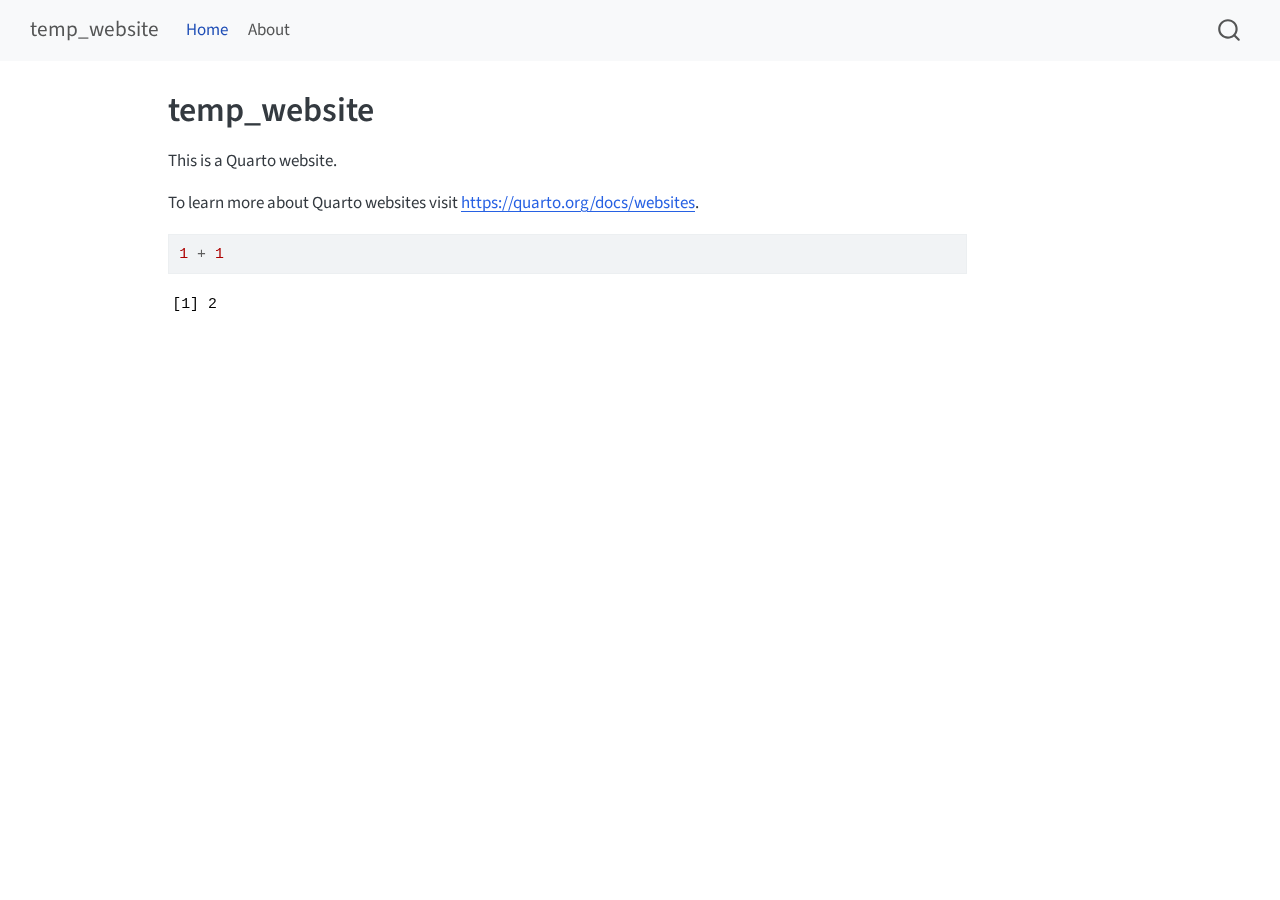
==== docs/index.html @ 3f8e302a "liquidity sweep" ====
<!DOCTYPE html>
<html xmlns="http://www.w3.org/1999/xhtml" lang="en" xml:lang="en"><head>

<meta charset="utf-8">
<meta name="generator" content="quarto-1.6.40">

<meta name="viewport" content="width=device-width, initial-scale=1.0, user-scalable=yes">


<title>temp_website</title>
<style>
code{white-space: pre-wrap;}
span.smallcaps{font-variant: small-caps;}
div.columns{display: flex; gap: min(4vw, 1.5em);}
div.column{flex: auto; overflow-x: auto;}
div.hanging-indent{margin-left: 1.5em; text-indent: -1.5em;}
ul.task-list{list-style: none;}
ul.task-list li input[type="checkbox"] {
  width: 0.8em;
  margin: 0 0.8em 0.2em -1em; /* quarto-specific, see https://github.com/quarto-dev/quarto-cli/issues/4556 */ 
  vertical-align: middle;
}
/* CSS for syntax highlighting */
pre > code.sourceCode { white-space: pre; position: relative; }
pre > code.sourceCode > span { line-height: 1.25; }
pre > code.sourceCode > span:empty { height: 1.2em; }
.sourceCode { overflow: visible; }
code.sourceCode > span { color: inherit; text-decoration: inherit; }
div.sourceCode { margin: 1em 0; }
pre.sourceCode { margin: 0; }
@media screen {
div.sourceCode { overflow: auto; }
}
@media print {
pre > code.sourceCode { white-space: pre-wrap; }
pre > code.sourceCode > span { display: inline-block; text-indent: -5em; padding-left: 5em; }
}
pre.numberSource code
  { counter-reset: source-line 0; }
pre.numberSource code > span
  { position: relative; left: -4em; counter-increment: source-line; }
pre.numberSource code > span > a:first-child::before
  { content: counter(source-line);
    position: relative; left: -1em; text-align: right; vertical-align: baseline;
    border: none; display: inline-block;
    -webkit-touch-callout: none; -webkit-user-select: none;
    -khtml-user-select: none; -moz-user-select: none;
    -ms-user-select: none; user-select: none;
    padding: 0 4px; width: 4em;
  }
pre.numberSource { margin-left: 3em;  padding-left: 4px; }
div.sourceCode
  {   }
@media screen {
pre > code.sourceCode > span > a:first-child::before { text-decoration: underline; }
}
</style>


<script src="site_libs/quarto-nav/quarto-nav.js"></script>
<script src="site_libs/quarto-nav/headroom.min.js"></script>
<script src="site_libs/clipboard/clipboard.min.js"></script>
<script src="site_libs/quarto-search/autocomplete.umd.js"></script>
<script src="site_libs/quarto-search/fuse.min.js"></script>
<script src="site_libs/quarto-search/quarto-search.js"></script>
<meta name="quarto:offset" content="./">
<script src="site_libs/quarto-html/quarto.js"></script>
<script src="site_libs/quarto-html/popper.min.js"></script>
<script src="site_libs/quarto-html/tippy.umd.min.js"></script>
<script src="site_libs/quarto-html/anchor.min.js"></script>
<link href="site_libs/quarto-html/tippy.css" rel="stylesheet">
<link href="site_libs/quarto-html/quarto-syntax-highlighting-549806ee2085284f45b00abea8c6df48.css" rel="stylesheet" id="quarto-text-highlighting-styles">
<script src="site_libs/bootstrap/bootstrap.min.js"></script>
<link href="site_libs/bootstrap/bootstrap-icons.css" rel="stylesheet">
<link href="site_libs/bootstrap/bootstrap-6bd9cfa162949bde0a231f530c97869d.min.css" rel="stylesheet" append-hash="true" id="quarto-bootstrap" data-mode="light">
<script id="quarto-search-options" type="application/json">{
  "location": "navbar",
  "copy-button": false,
  "collapse-after": 3,
  "panel-placement": "end",
  "type": "overlay",
  "limit": 50,
  "keyboard-shortcut": [
    "f",
    "/",
    "s"
  ],
  "show-item-context": false,
  "language": {
    "search-no-results-text": "No results",
    "search-matching-documents-text": "matching documents",
    "search-copy-link-title": "Copy link to search",
    "search-hide-matches-text": "Hide additional matches",
    "search-more-match-text": "more match in this document",
    "search-more-matches-text": "more matches in this document",
    "search-clear-button-title": "Clear",
    "search-text-placeholder": "",
    "search-detached-cancel-button-title": "Cancel",
    "search-submit-button-title": "Submit",
    "search-label": "Search"
  }
}</script>


<link rel="stylesheet" href="styles.css">
</head>

<body class="nav-fixed">

<div id="quarto-search-results"></div>
  <header id="quarto-header" class="headroom fixed-top">
    <nav class="navbar navbar-expand-lg " data-bs-theme="dark">
      <div class="navbar-container container-fluid">
      <div class="navbar-brand-container mx-auto">
    <a class="navbar-brand" href="./index.html">
    <span class="navbar-title">temp_website</span>
    </a>
  </div>
            <div id="quarto-search" class="" title="Search"></div>
          <button class="navbar-toggler" type="button" data-bs-toggle="collapse" data-bs-target="#navbarCollapse" aria-controls="navbarCollapse" role="menu" aria-expanded="false" aria-label="Toggle navigation" onclick="if (window.quartoToggleHeadroom) { window.quartoToggleHeadroom(); }">
  <span class="navbar-toggler-icon"></span>
</button>
          <div class="collapse navbar-collapse" id="navbarCollapse">
            <ul class="navbar-nav navbar-nav-scroll me-auto">
  <li class="nav-item">
    <a class="nav-link active" href="./index.html" aria-current="page"> 
<span class="menu-text">Home</span></a>
  </li>  
  <li class="nav-item">
    <a class="nav-link" href="./about.html"> 
<span class="menu-text">About</span></a>
  </li>  
</ul>
          </div> <!-- /navcollapse -->
            <div class="quarto-navbar-tools">
</div>
      </div> <!-- /container-fluid -->
    </nav>
</header>
<!-- content -->
<div id="quarto-content" class="quarto-container page-columns page-rows-contents page-layout-article page-navbar">
<!-- sidebar -->
<!-- margin-sidebar -->
    <div id="quarto-margin-sidebar" class="sidebar margin-sidebar zindex-bottom">
        
    </div>
<!-- main -->
<main class="content" id="quarto-document-content">

<header id="title-block-header" class="quarto-title-block default">
<div class="quarto-title">
<h1 class="title">temp_website</h1>
</div>



<div class="quarto-title-meta">

    
  
    
  </div>
  


</header>


<p>This is a Quarto website.</p>
<p>To learn more about Quarto websites visit <a href="https://quarto.org/docs/websites" class="uri">https://quarto.org/docs/websites</a>.</p>
<div class="cell">
<div class="sourceCode cell-code" id="cb1"><pre class="sourceCode r code-with-copy"><code class="sourceCode r"><span id="cb1-1"><a href="#cb1-1" aria-hidden="true" tabindex="-1"></a><span class="dv">1</span> <span class="sc">+</span> <span class="dv">1</span></span></code><button title="Copy to Clipboard" class="code-copy-button"><i class="bi"></i></button></pre></div>
<div class="cell-output cell-output-stdout">
<pre><code>[1] 2</code></pre>
</div>
</div>



</main> <!-- /main -->
<script id="quarto-html-after-body" type="application/javascript">
window.document.addEventListener("DOMContentLoaded", function (event) {
  const toggleBodyColorMode = (bsSheetEl) => {
    const mode = bsSheetEl.getAttribute("data-mode");
    const bodyEl = window.document.querySelector("body");
    if (mode === "dark") {
      bodyEl.classList.add("quarto-dark");
      bodyEl.classList.remove("quarto-light");
    } else {
      bodyEl.classList.add("quarto-light");
      bodyEl.classList.remove("quarto-dark");
    }
  }
  const toggleBodyColorPrimary = () => {
    const bsSheetEl = window.document.querySelector("link#quarto-bootstrap");
    if (bsSheetEl) {
      toggleBodyColorMode(bsSheetEl);
    }
  }
  toggleBodyColorPrimary();  
  const icon = "";
  const anchorJS = new window.AnchorJS();
  anchorJS.options = {
    placement: 'right',
    icon: icon
  };
  anchorJS.add('.anchored');
  const isCodeAnnotation = (el) => {
    for (const clz of el.classList) {
      if (clz.startsWith('code-annotation-')) {                     
        return true;
      }
    }
    return false;
  }
  const onCopySuccess = function(e) {
    // button target
    const button = e.trigger;
    // don't keep focus
    button.blur();
    // flash "checked"
    button.classList.add('code-copy-button-checked');
    var currentTitle = button.getAttribute("title");
    button.setAttribute("title", "Copied!");
    let tooltip;
    if (window.bootstrap) {
      button.setAttribute("data-bs-toggle", "tooltip");
      button.setAttribute("data-bs-placement", "left");
      button.setAttribute("data-bs-title", "Copied!");
      tooltip = new bootstrap.Tooltip(button, 
        { trigger: "manual", 
          customClass: "code-copy-button-tooltip",
          offset: [0, -8]});
      tooltip.show();    
    }
    setTimeout(function() {
      if (tooltip) {
        tooltip.hide();
        button.removeAttribute("data-bs-title");
        button.removeAttribute("data-bs-toggle");
        button.removeAttribute("data-bs-placement");
      }
      button.setAttribute("title", currentTitle);
      button.classList.remove('code-copy-button-checked');
    }, 1000);
    // clear code selection
    e.clearSelection();
  }
  const getTextToCopy = function(trigger) {
      const codeEl = trigger.previousElementSibling.cloneNode(true);
      for (const childEl of codeEl.children) {
        if (isCodeAnnotation(childEl)) {
          childEl.remove();
        }
      }
      return codeEl.innerText;
  }
  const clipboard = new window.ClipboardJS('.code-copy-button:not([data-in-quarto-modal])', {
    text: getTextToCopy
  });
  clipboard.on('success', onCopySuccess);
  if (window.document.getElementById('quarto-embedded-source-code-modal')) {
    const clipboardModal = new window.ClipboardJS('.code-copy-button[data-in-quarto-modal]', {
      text: getTextToCopy,
      container: window.document.getElementById('quarto-embedded-source-code-modal')
    });
    clipboardModal.on('success', onCopySuccess);
  }
    var localhostRegex = new RegExp(/^(?:http|https):\/\/localhost\:?[0-9]*\//);
    var mailtoRegex = new RegExp(/^mailto:/);
      var filterRegex = new RegExp('/' + window.location.host + '/');
    var isInternal = (href) => {
        return filterRegex.test(href) || localhostRegex.test(href) || mailtoRegex.test(href);
    }
    // Inspect non-navigation links and adorn them if external
 	var links = window.document.querySelectorAll('a[href]:not(.nav-link):not(.navbar-brand):not(.toc-action):not(.sidebar-link):not(.sidebar-item-toggle):not(.pagination-link):not(.no-external):not([aria-hidden]):not(.dropdown-item):not(.quarto-navigation-tool):not(.about-link)');
    for (var i=0; i<links.length; i++) {
      const link = links[i];
      if (!isInternal(link.href)) {
        // undo the damage that might have been done by quarto-nav.js in the case of
        // links that we want to consider external
        if (link.dataset.originalHref !== undefined) {
          link.href = link.dataset.originalHref;
        }
      }
    }
  function tippyHover(el, contentFn, onTriggerFn, onUntriggerFn) {
    const config = {
      allowHTML: true,
      maxWidth: 500,
      delay: 100,
      arrow: false,
      appendTo: function(el) {
          return el.parentElement;
      },
      interactive: true,
      interactiveBorder: 10,
      theme: 'quarto',
      placement: 'bottom-start',
    };
    if (contentFn) {
      config.content = contentFn;
    }
    if (onTriggerFn) {
      config.onTrigger = onTriggerFn;
    }
    if (onUntriggerFn) {
      config.onUntrigger = onUntriggerFn;
    }
    window.tippy(el, config); 
  }
  const noterefs = window.document.querySelectorAll('a[role="doc-noteref"]');
  for (var i=0; i<noterefs.length; i++) {
    const ref = noterefs[i];
    tippyHover(ref, function() {
      // use id or data attribute instead here
      let href = ref.getAttribute('data-footnote-href') || ref.getAttribute('href');
      try { href = new URL(href).hash; } catch {}
      const id = href.replace(/^#\/?/, "");
      const note = window.document.getElementById(id);
      if (note) {
        return note.innerHTML;
      } else {
        return "";
      }
    });
  }
  const xrefs = window.document.querySelectorAll('a.quarto-xref');
  const processXRef = (id, note) => {
    // Strip column container classes
    const stripColumnClz = (el) => {
      el.classList.remove("page-full", "page-columns");
      if (el.children) {
        for (const child of el.children) {
          stripColumnClz(child);
        }
      }
    }
    stripColumnClz(note)
    if (id === null || id.startsWith('sec-')) {
      // Special case sections, only their first couple elements
      const container = document.createElement("div");
      if (note.children && note.children.length > 2) {
        container.appendChild(note.children[0].cloneNode(true));
        for (let i = 1; i < note.children.length; i++) {
          const child = note.children[i];
          if (child.tagName === "P" && child.innerText === "") {
            continue;
          } else {
            container.appendChild(child.cloneNode(true));
            break;
          }
        }
        if (window.Quarto?.typesetMath) {
          window.Quarto.typesetMath(container);
        }
        return container.innerHTML
      } else {
        if (window.Quarto?.typesetMath) {
          window.Quarto.typesetMath(note);
        }
        return note.innerHTML;
      }
    } else {
      // Remove any anchor links if they are present
      const anchorLink = note.querySelector('a.anchorjs-link');
      if (anchorLink) {
        anchorLink.remove();
      }
      if (window.Quarto?.typesetMath) {
        window.Quarto.typesetMath(note);
      }
      if (note.classList.contains("callout")) {
        return note.outerHTML;
      } else {
        return note.innerHTML;
      }
    }
  }
  for (var i=0; i<xrefs.length; i++) {
    const xref = xrefs[i];
    tippyHover(xref, undefined, function(instance) {
      instance.disable();
      let url = xref.getAttribute('href');
      let hash = undefined; 
      if (url.startsWith('#')) {
        hash = url;
      } else {
        try { hash = new URL(url).hash; } catch {}
      }
      if (hash) {
        const id = hash.replace(/^#\/?/, "");
        const note = window.document.getElementById(id);
        if (note !== null) {
          try {
            const html = processXRef(id, note.cloneNode(true));
            instance.setContent(html);
          } finally {
            instance.enable();
            instance.show();
          }
        } else {
          // See if we can fetch this
          fetch(url.split('#')[0])
          .then(res => res.text())
          .then(html => {
            const parser = new DOMParser();
            const htmlDoc = parser.parseFromString(html, "text/html");
            const note = htmlDoc.getElementById(id);
            if (note !== null) {
              const html = processXRef(id, note);
              instance.setContent(html);
            } 
          }).finally(() => {
            instance.enable();
            instance.show();
          });
        }
      } else {
        // See if we can fetch a full url (with no hash to target)
        // This is a special case and we should probably do some content thinning / targeting
        fetch(url)
        .then(res => res.text())
        .then(html => {
          const parser = new DOMParser();
          const htmlDoc = parser.parseFromString(html, "text/html");
          const note = htmlDoc.querySelector('main.content');
          if (note !== null) {
            // This should only happen for chapter cross references
            // (since there is no id in the URL)
            // remove the first header
            if (note.children.length > 0 && note.children[0].tagName === "HEADER") {
              note.children[0].remove();
            }
            const html = processXRef(null, note);
            instance.setContent(html);
          } 
        }).finally(() => {
          instance.enable();
          instance.show();
        });
      }
    }, function(instance) {
    });
  }
      let selectedAnnoteEl;
      const selectorForAnnotation = ( cell, annotation) => {
        let cellAttr = 'data-code-cell="' + cell + '"';
        let lineAttr = 'data-code-annotation="' +  annotation + '"';
        const selector = 'span[' + cellAttr + '][' + lineAttr + ']';
        return selector;
      }
      const selectCodeLines = (annoteEl) => {
        const doc = window.document;
        const targetCell = annoteEl.getAttribute("data-target-cell");
        const targetAnnotation = annoteEl.getAttribute("data-target-annotation");
        const annoteSpan = window.document.querySelector(selectorForAnnotation(targetCell, targetAnnotation));
        const lines = annoteSpan.getAttribute("data-code-lines").split(",");
        const lineIds = lines.map((line) => {
          return targetCell + "-" + line;
        })
        let top = null;
        let height = null;
        let parent = null;
        if (lineIds.length > 0) {
            //compute the position of the single el (top and bottom and make a div)
            const el = window.document.getElementById(lineIds[0]);
            top = el.offsetTop;
            height = el.offsetHeight;
            parent = el.parentElement.parentElement;
          if (lineIds.length > 1) {
            const lastEl = window.document.getElementById(lineIds[lineIds.length - 1]);
            const bottom = lastEl.offsetTop + lastEl.offsetHeight;
            height = bottom - top;
          }
          if (top !== null && height !== null && parent !== null) {
            // cook up a div (if necessary) and position it 
            let div = window.document.getElementById("code-annotation-line-highlight");
            if (div === null) {
              div = window.document.createElement("div");
              div.setAttribute("id", "code-annotation-line-highlight");
              div.style.position = 'absolute';
              parent.appendChild(div);
            }
            div.style.top = top - 2 + "px";
            div.style.height = height + 4 + "px";
            div.style.left = 0;
            let gutterDiv = window.document.getElementById("code-annotation-line-highlight-gutter");
            if (gutterDiv === null) {
              gutterDiv = window.document.createElement("div");
              gutterDiv.setAttribute("id", "code-annotation-line-highlight-gutter");
              gutterDiv.style.position = 'absolute';
              const codeCell = window.document.getElementById(targetCell);
              const gutter = codeCell.querySelector('.code-annotation-gutter');
              gutter.appendChild(gutterDiv);
            }
            gutterDiv.style.top = top - 2 + "px";
            gutterDiv.style.height = height + 4 + "px";
          }
          selectedAnnoteEl = annoteEl;
        }
      };
      const unselectCodeLines = () => {
        const elementsIds = ["code-annotation-line-highlight", "code-annotation-line-highlight-gutter"];
        elementsIds.forEach((elId) => {
          const div = window.document.getElementById(elId);
          if (div) {
            div.remove();
          }
        });
        selectedAnnoteEl = undefined;
      };
        // Handle positioning of the toggle
    window.addEventListener(
      "resize",
      throttle(() => {
        elRect = undefined;
        if (selectedAnnoteEl) {
          selectCodeLines(selectedAnnoteEl);
        }
      }, 10)
    );
    function throttle(fn, ms) {
    let throttle = false;
    let timer;
      return (...args) => {
        if(!throttle) { // first call gets through
            fn.apply(this, args);
            throttle = true;
        } else { // all the others get throttled
            if(timer) clearTimeout(timer); // cancel #2
            timer = setTimeout(() => {
              fn.apply(this, args);
              timer = throttle = false;
            }, ms);
        }
      };
    }
      // Attach click handler to the DT
      const annoteDls = window.document.querySelectorAll('dt[data-target-cell]');
      for (const annoteDlNode of annoteDls) {
        annoteDlNode.addEventListener('click', (event) => {
          const clickedEl = event.target;
          if (clickedEl !== selectedAnnoteEl) {
            unselectCodeLines();
            const activeEl = window.document.querySelector('dt[data-target-cell].code-annotation-active');
            if (activeEl) {
              activeEl.classList.remove('code-annotation-active');
            }
            selectCodeLines(clickedEl);
            clickedEl.classList.add('code-annotation-active');
          } else {
            // Unselect the line
            unselectCodeLines();
            clickedEl.classList.remove('code-annotation-active');
          }
        });
      }
  const findCites = (el) => {
    const parentEl = el.parentElement;
    if (parentEl) {
      const cites = parentEl.dataset.cites;
      if (cites) {
        return {
          el,
          cites: cites.split(' ')
        };
      } else {
        return findCites(el.parentElement)
      }
    } else {
      return undefined;
    }
  };
  var bibliorefs = window.document.querySelectorAll('a[role="doc-biblioref"]');
  for (var i=0; i<bibliorefs.length; i++) {
    const ref = bibliorefs[i];
    const citeInfo = findCites(ref);
    if (citeInfo) {
      tippyHover(citeInfo.el, function() {
        var popup = window.document.createElement('div');
        citeInfo.cites.forEach(function(cite) {
          var citeDiv = window.document.createElement('div');
          citeDiv.classList.add('hanging-indent');
          citeDiv.classList.add('csl-entry');
          var biblioDiv = window.document.getElementById('ref-' + cite);
          if (biblioDiv) {
            citeDiv.innerHTML = biblioDiv.innerHTML;
          }
          popup.appendChild(citeDiv);
        });
        return popup.innerHTML;
      });
    }
  }
});
</script>
</div> <!-- /content -->




</body></html>
---- docs/site_libs/quarto-html/tippy.css ----
.tippy-box[data-animation=fade][data-state=hidden]{opacity:0}[data-tippy-root]{max-width:calc(100vw - 10px)}.tippy-box{position:relative;background-color:#333;color:#fff;border-radius:4px;font-size:14px;line-height:1.4;white-space:normal;outline:0;transition-property:transform,visibility,opacity}.tippy-box[data-placement^=top]>.tippy-arrow{bottom:0}.tippy-box[data-placement^=top]>.tippy-arrow:before{bottom:-7px;left:0;border-width:8px 8px 0;border-top-color:initial;transform-origin:center top}.tippy-box[data-placement^=bottom]>.tippy-arrow{top:0}.tippy-box[data-placement^=bottom]>.tippy-arrow:before{top:-7px;left:0;border-width:0 8px 8px;border-bottom-color:initial;transform-origin:center bottom}.tippy-box[data-placement^=left]>.tippy-arrow{right:0}.tippy-box[data-placement^=left]>.tippy-arrow:before{border-width:8px 0 8px 8px;border-left-color:initial;right:-7px;transform-origin:center left}.tippy-box[data-placement^=right]>.tippy-arrow{left:0}.tippy-box[data-placement^=right]>.tippy-arrow:before{left:-7px;border-width:8px 8px 8px 0;border-right-color:initial;transform-origin:center right}.tippy-box[data-inertia][data-state=visible]{transition-timing-function:cubic-bezier(.54,1.5,.38,1.11)}.tippy-arrow{width:16px;height:16px;color:#333}.tippy-arrow:before{content:"";position:absolute;border-color:transparent;border-style:solid}.tippy-content{position:relative;padding:5px 9px;z-index:1}
---- docs/site_libs/quarto-html/quarto-syntax-highlighting-549806ee2085284f45b00abea8c6df48.css ----
/* quarto syntax highlight colors */
:root {
  --quarto-hl-ot-color: #003B4F;
  --quarto-hl-at-color: #657422;
  --quarto-hl-ss-color: #20794D;
  --quarto-hl-an-color: #5E5E5E;
  --quarto-hl-fu-color: #4758AB;
  --quarto-hl-st-color: #20794D;
  --quarto-hl-cf-color: #003B4F;
  --quarto-hl-op-color: #5E5E5E;
  --quarto-hl-er-color: #AD0000;
  --quarto-hl-bn-color: #AD0000;
  --quarto-hl-al-color: #AD0000;
  --quarto-hl-va-color: #111111;
  --quarto-hl-bu-color: inherit;
  --quarto-hl-ex-color: inherit;
  --quarto-hl-pp-color: #AD0000;
  --quarto-hl-in-color: #5E5E5E;
  --quarto-hl-vs-color: #20794D;
  --quarto-hl-wa-color: #5E5E5E;
  --quarto-hl-do-color: #5E5E5E;
  --quarto-hl-im-color: #00769E;
  --quarto-hl-ch-color: #20794D;
  --quarto-hl-dt-color: #AD0000;
  --quarto-hl-fl-color: #AD0000;
  --quarto-hl-co-color: #5E5E5E;
  --quarto-hl-cv-color: #5E5E5E;
  --quarto-hl-cn-color: #8f5902;
  --quarto-hl-sc-color: #5E5E5E;
  --quarto-hl-dv-color: #AD0000;
  --quarto-hl-kw-color: #003B4F;
}

/* other quarto variables */
:root {
  --quarto-font-monospace: SFMono-Regular, Menlo, Monaco, Consolas, "Liberation Mono", "Courier New", monospace;
}

pre > code.sourceCode > span {
  color: #003B4F;
}

code span {
  color: #003B4F;
}

code.sourceCode > span {
  color: #003B4F;
}

div.sourceCode,
div.sourceCode pre.sourceCode {
  color: #003B4F;
}

code span.ot {
  color: #003B4F;
  font-style: inherit;
}

code span.at {
  color: #657422;
  font-style: inherit;
}

code span.ss {
  color: #20794D;
  font-style: inherit;
}

code span.an {
  color: #5E5E5E;
  font-style: inherit;
}

code span.fu {
  color: #4758AB;
  font-style: inherit;
}

code span.st {
  color: #20794D;
  font-style: inherit;
}

code span.cf {
  color: #003B4F;
  font-weight: bold;
  font-style: inherit;
}

code span.op {
  color: #5E5E5E;
  font-style: inherit;
}

code span.er {
  color: #AD0000;
  font-style: inherit;
}

code span.bn {
  color: #AD0000;
  font-style: inherit;
}

code span.al {
  color: #AD0000;
  font-style: inherit;
}

code span.va {
  color: #111111;
  font-style: inherit;
}

code span.bu {
  font-style: inherit;
}

code span.ex {
  font-style: inherit;
}

code span.pp {
  color: #AD0000;
  font-style: inherit;
}

code span.in {
  color: #5E5E5E;
  font-style: inherit;
}

code span.vs {
  color: #20794D;
  font-style: inherit;
}

code span.wa {
  color: #5E5E5E;
  font-style: italic;
}

code span.do {
  color: #5E5E5E;
  font-style: italic;
}

code span.im {
  color: #00769E;
  font-style: inherit;
}

code span.ch {
  color: #20794D;
  font-style: inherit;
}

code span.dt {
  color: #AD0000;
  font-style: inherit;
}

code span.fl {
  color: #AD0000;
  font-style: inherit;
}

code span.co {
  color: #5E5E5E;
  font-style: inherit;
}

code span.cv {
  color: #5E5E5E;
  font-style: italic;
}

code span.cn {
  color: #8f5902;
  font-style: inherit;
}

code span.sc {
  color: #5E5E5E;
  font-style: inherit;
}

code span.dv {
  color: #AD0000;
  font-style: inherit;
}

code span.kw {
  color: #003B4F;
  font-weight: bold;
  font-style: inherit;
}

.prevent-inlining {
  content: "</";
}

/*# sourceMappingURL=ae99138f4fbc2fb4c9f5e5cd69c22459.css.map */
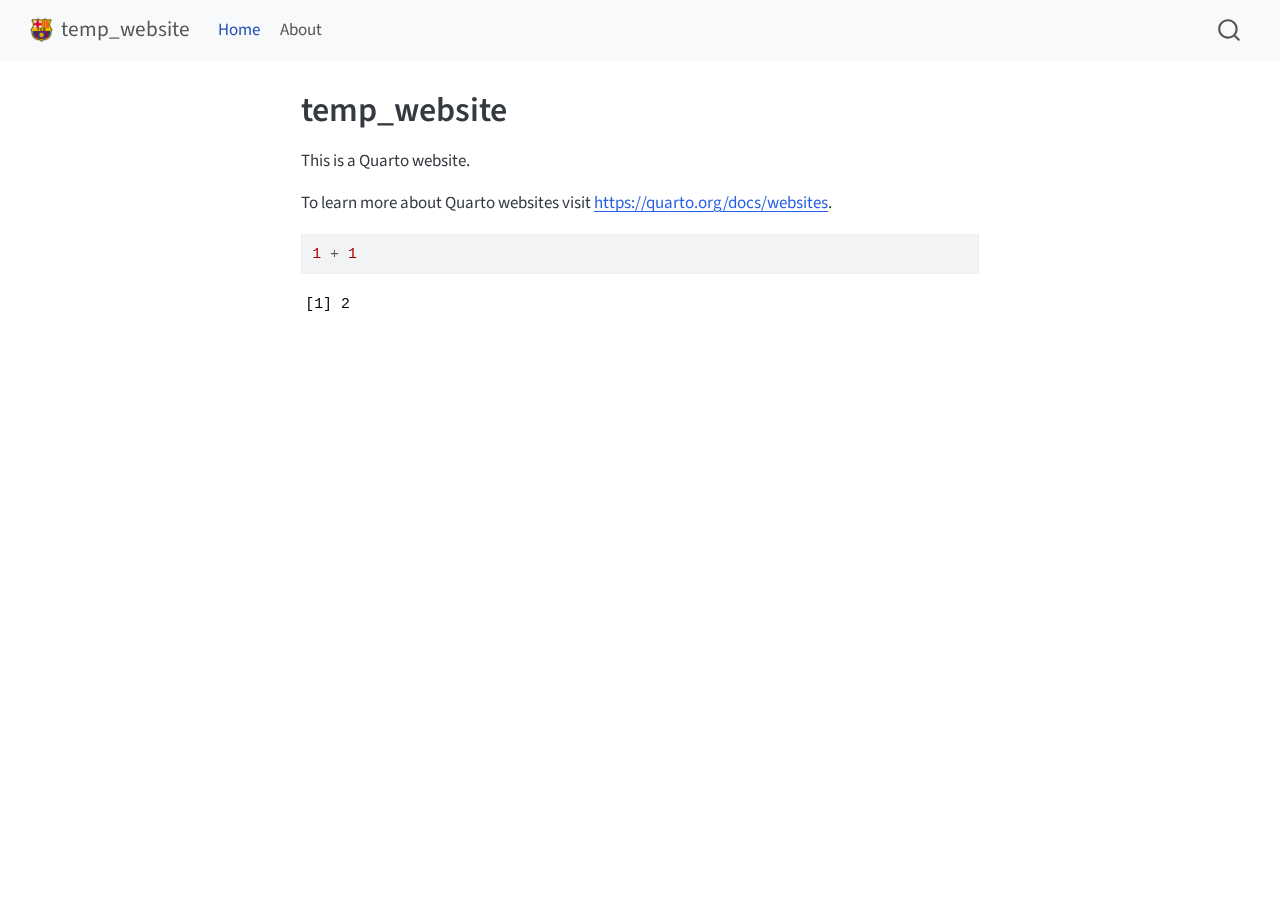
==== commit e835fc89: "lamine" ====
--- a/docs/index.html
+++ b/docs/index.html
@@ -64,6 +64,7 @@
 <script src="site_libs/quarto-search/fuse.min.js"></script>
 <script src="site_libs/quarto-search/quarto-search.js"></script>
 <meta name="quarto:offset" content="./">
+<link href="./favicon.png" rel="icon" type="image/png">
 <script src="site_libs/quarto-html/quarto.js"></script>
 <script src="site_libs/quarto-html/popper.min.js"></script>
 <script src="site_libs/quarto-html/tippy.umd.min.js"></script>
@@ -105,13 +106,16 @@
 <link rel="stylesheet" href="styles.css">
 </head>
 
-<body class="nav-fixed">
+<body class="floating nav-fixed">
 
 <div id="quarto-search-results"></div>
   <header id="quarto-header" class="headroom fixed-top">
     <nav class="navbar navbar-expand-lg " data-bs-theme="dark">
       <div class="navbar-container container-fluid">
       <div class="navbar-brand-container mx-auto">
+    <a href="./index.html" class="navbar-brand navbar-brand-logo">
+    <img src="./logo.png" alt="" class="navbar-logo">
+    </a>
     <a class="navbar-brand" href="./index.html">
     <span class="navbar-title">temp_website</span>
     </a>
@@ -140,9 +144,12 @@
 <!-- content -->
 <div id="quarto-content" class="quarto-container page-columns page-rows-contents page-layout-article page-navbar">
 <!-- sidebar -->
+  <nav id="quarto-sidebar" class="sidebar collapse collapse-horizontal quarto-sidebar-collapse-item sidebar-navigation floating overflow-auto">
+    
+</nav>
+<div id="quarto-sidebar-glass" class="quarto-sidebar-collapse-item" data-bs-toggle="collapse" data-bs-target=".quarto-sidebar-collapse-item"></div>
 <!-- margin-sidebar -->
     <div id="quarto-margin-sidebar" class="sidebar margin-sidebar zindex-bottom">
-        
     </div>
 <!-- main -->
 <main class="content" id="quarto-document-content">
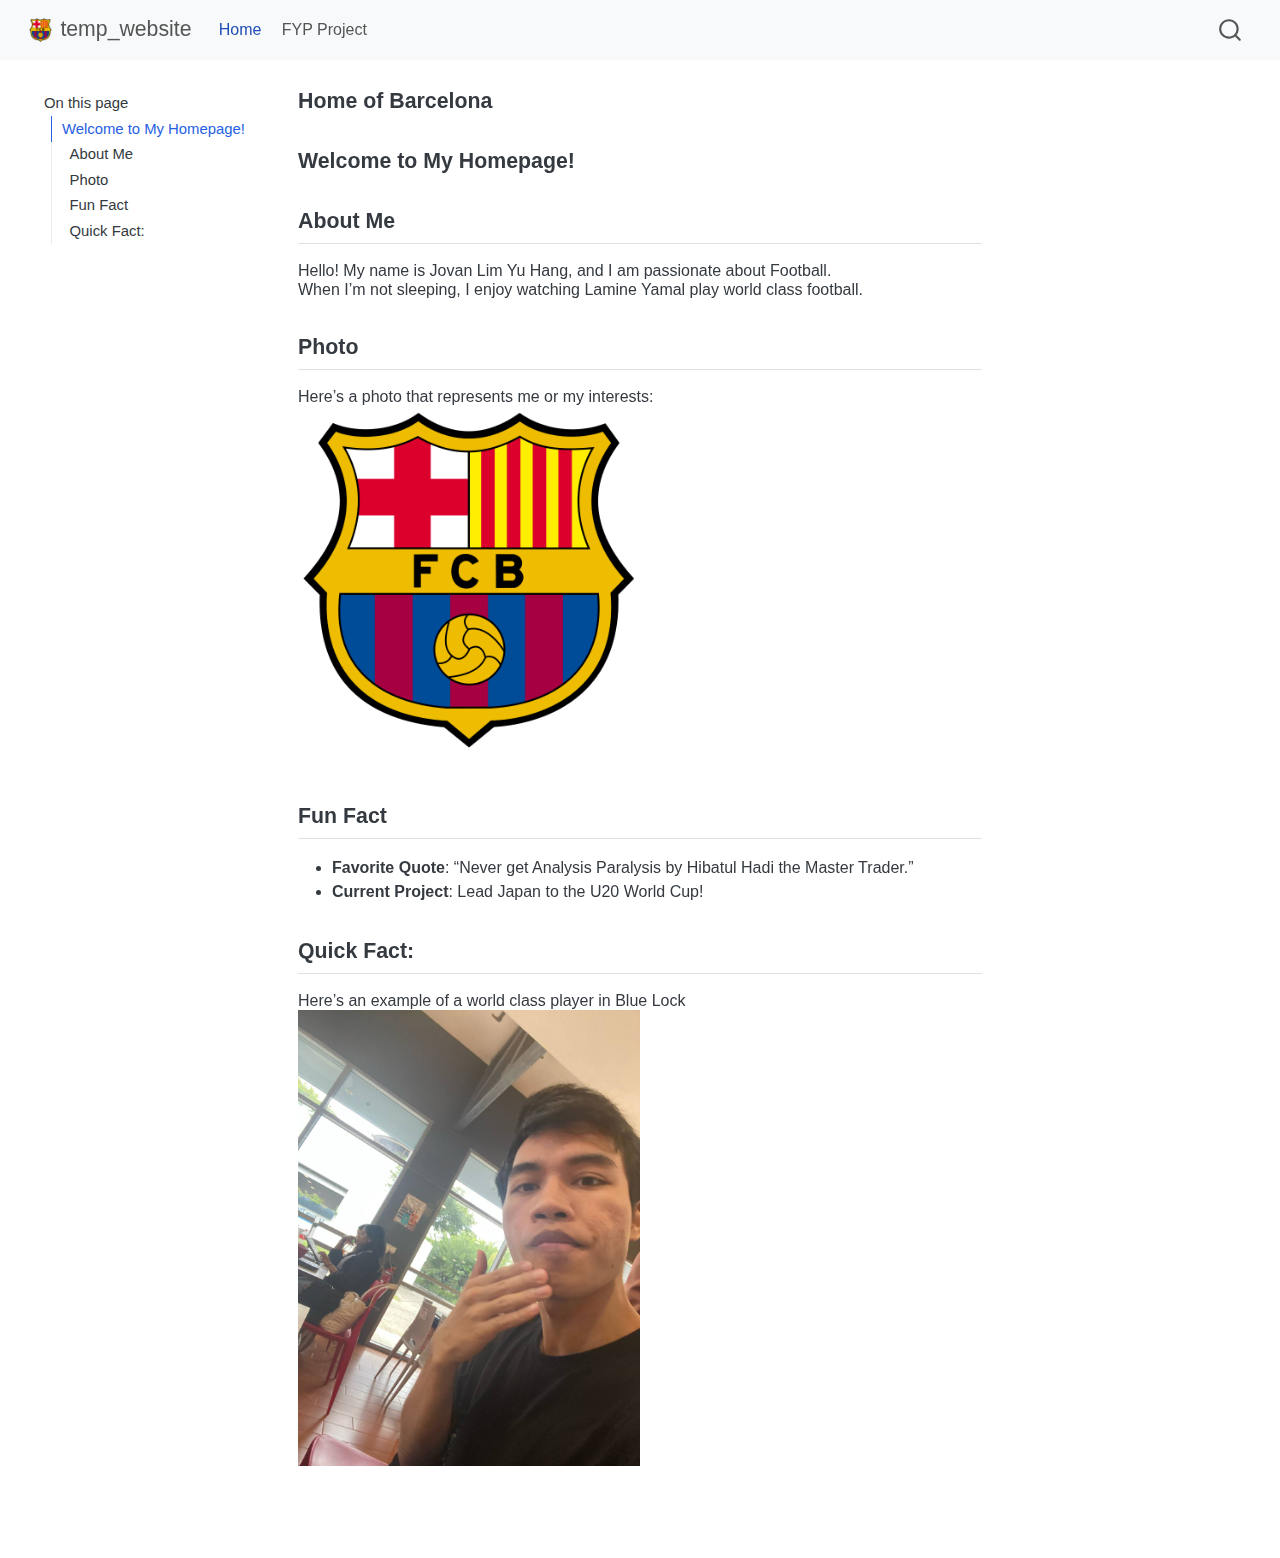
==== commit 3624138b: "ff" ====
--- a/docs/index.html
+++ b/docs/index.html
@@ -7,7 +7,7 @@
 <meta name="viewport" content="width=device-width, initial-scale=1.0, user-scalable=yes">
 
 
-<title>temp_website</title>
+<title>Home of Barcelona – temp_website</title>
 <style>
 code{white-space: pre-wrap;}
 span.smallcaps{font-variant: small-caps;}
@@ -19,40 +19,6 @@
   width: 0.8em;
   margin: 0 0.8em 0.2em -1em; /* quarto-specific, see https://github.com/quarto-dev/quarto-cli/issues/4556 */ 
   vertical-align: middle;
-}
-/* CSS for syntax highlighting */
-pre > code.sourceCode { white-space: pre; position: relative; }
-pre > code.sourceCode > span { line-height: 1.25; }
-pre > code.sourceCode > span:empty { height: 1.2em; }
-.sourceCode { overflow: visible; }
-code.sourceCode > span { color: inherit; text-decoration: inherit; }
-div.sourceCode { margin: 1em 0; }
-pre.sourceCode { margin: 0; }
-@media screen {
-div.sourceCode { overflow: auto; }
-}
-@media print {
-pre > code.sourceCode { white-space: pre-wrap; }
-pre > code.sourceCode > span { display: inline-block; text-indent: -5em; padding-left: 5em; }
-}
-pre.numberSource code
-  { counter-reset: source-line 0; }
-pre.numberSource code > span
-  { position: relative; left: -4em; counter-increment: source-line; }
-pre.numberSource code > span > a:first-child::before
-  { content: counter(source-line);
-    position: relative; left: -1em; text-align: right; vertical-align: baseline;
-    border: none; display: inline-block;
-    -webkit-touch-callout: none; -webkit-user-select: none;
-    -khtml-user-select: none; -moz-user-select: none;
-    -ms-user-select: none; user-select: none;
-    padding: 0 4px; width: 4em;
-  }
-pre.numberSource { margin-left: 3em;  padding-left: 4px; }
-div.sourceCode
-  {   }
-@media screen {
-pre > code.sourceCode > span > a:first-child::before { text-decoration: underline; }
 }
 </style>
 
@@ -132,7 +98,7 @@
   </li>  
   <li class="nav-item">
     <a class="nav-link" href="./about.html"> 
-<span class="menu-text">About</span></a>
+<span class="menu-text">FYP Project</span></a>
   </li>  
 </ul>
           </div> <!-- /navcollapse -->
@@ -145,7 +111,19 @@
 <div id="quarto-content" class="quarto-container page-columns page-rows-contents page-layout-article page-navbar">
 <!-- sidebar -->
   <nav id="quarto-sidebar" class="sidebar collapse collapse-horizontal quarto-sidebar-collapse-item sidebar-navigation floating overflow-auto">
-    
+    <nav id="TOC" role="doc-toc" class="toc-active">
+    <h2 id="toc-title">On this page</h2>
+   
+  <ul>
+  <li><a href="#welcome-to-my-homepage" id="toc-welcome-to-my-homepage" class="nav-link active" data-scroll-target="#welcome-to-my-homepage">Welcome to My Homepage!</a>
+  <ul class="collapse">
+  <li><a href="#about-me" id="toc-about-me" class="nav-link" data-scroll-target="#about-me">About Me</a></li>
+  <li><a href="#photo" id="toc-photo" class="nav-link" data-scroll-target="#photo">Photo</a></li>
+  <li><a href="#fun-fact" id="toc-fun-fact" class="nav-link" data-scroll-target="#fun-fact">Fun Fact</a></li>
+  <li><a href="#quick-fact" id="toc-quick-fact" class="nav-link" data-scroll-target="#quick-fact">Quick Fact:</a></li>
+  </ul></li>
+  </ul>
+</nav>
 </nav>
 <div id="quarto-sidebar-glass" class="quarto-sidebar-collapse-item" data-bs-toggle="collapse" data-bs-target=".quarto-sidebar-collapse-item"></div>
 <!-- margin-sidebar -->
@@ -156,7 +134,7 @@
 
 <header id="title-block-header" class="quarto-title-block default">
 <div class="quarto-title">
-<h1 class="title">temp_website</h1>
+<h1 class="title">Home of Barcelona</h1>
 </div>
 
 
@@ -173,16 +151,33 @@
 </header>
 
 
-<p>This is a Quarto website.</p>
-<p>To learn more about Quarto websites visit <a href="https://quarto.org/docs/websites" class="uri">https://quarto.org/docs/websites</a>.</p>
-<div class="cell">
-<div class="sourceCode cell-code" id="cb1"><pre class="sourceCode r code-with-copy"><code class="sourceCode r"><span id="cb1-1"><a href="#cb1-1" aria-hidden="true" tabindex="-1"></a><span class="dv">1</span> <span class="sc">+</span> <span class="dv">1</span></span></code><button title="Copy to Clipboard" class="code-copy-button"><i class="bi"></i></button></pre></div>
-<div class="cell-output cell-output-stdout">
-<pre><code>[1] 2</code></pre>
-</div>
-</div>
-
-
+<section id="welcome-to-my-homepage" class="level1">
+<h1>Welcome to My Homepage!</h1>
+<section id="about-me" class="level2">
+<h2 class="anchored" data-anchor-id="about-me">About Me</h2>
+<p>Hello! My name is Jovan Lim Yu Hang, and I am passionate about Football.<br>
+When I’m not sleeping, I enjoy watching Lamine Yamal play world class football.</p>
+</section>
+<section id="photo" class="level2">
+<h2 class="anchored" data-anchor-id="photo">Photo</h2>
+<p>Here’s a photo that represents me or my interests:<br>
+<img src="logo.png" class="img-fluid quarto-figure quarto-figure-center" style="width:50.0%"></p>
+</section>
+<section id="fun-fact" class="level2">
+<h2 class="anchored" data-anchor-id="fun-fact">Fun Fact</h2>
+<ul>
+<li><strong>Favorite Quote</strong>: “Never get Analysis Paralysis by Hibatul Hadi the Master Trader.”<br>
+</li>
+<li><strong>Current Project</strong>: Lead Japan to the U20 World Cup!</li>
+</ul>
+</section>
+<section id="quick-fact" class="level2">
+<h2 class="anchored" data-anchor-id="quick-fact">Quick Fact:</h2>
+<p>Here’s an example of a world class player in Blue Lock <img src="genius.jpg" class="img-fluid quarto-figure quarto-figure-center" style="width:50.0%"></p>
+
+
+</section>
+</section>
 
 </main> <!-- /main -->
 <script id="quarto-html-after-body" type="application/javascript">
--- a/docs/styles.css
+++ b/docs/styles.css
@@ -1 +1,19 @@
 /* css styles */
+
+body {
+  font-family: Arial, sans-serif;
+  font-size: 16px;
+}
+
+p {
+  margin: 0;
+  padding: 0;
+  line-height: 1.2;
+}
+
+h1,h2 {
+  font-size: 16pt;
+}
+h3,h4 {
+  font-size: 14pt;
+}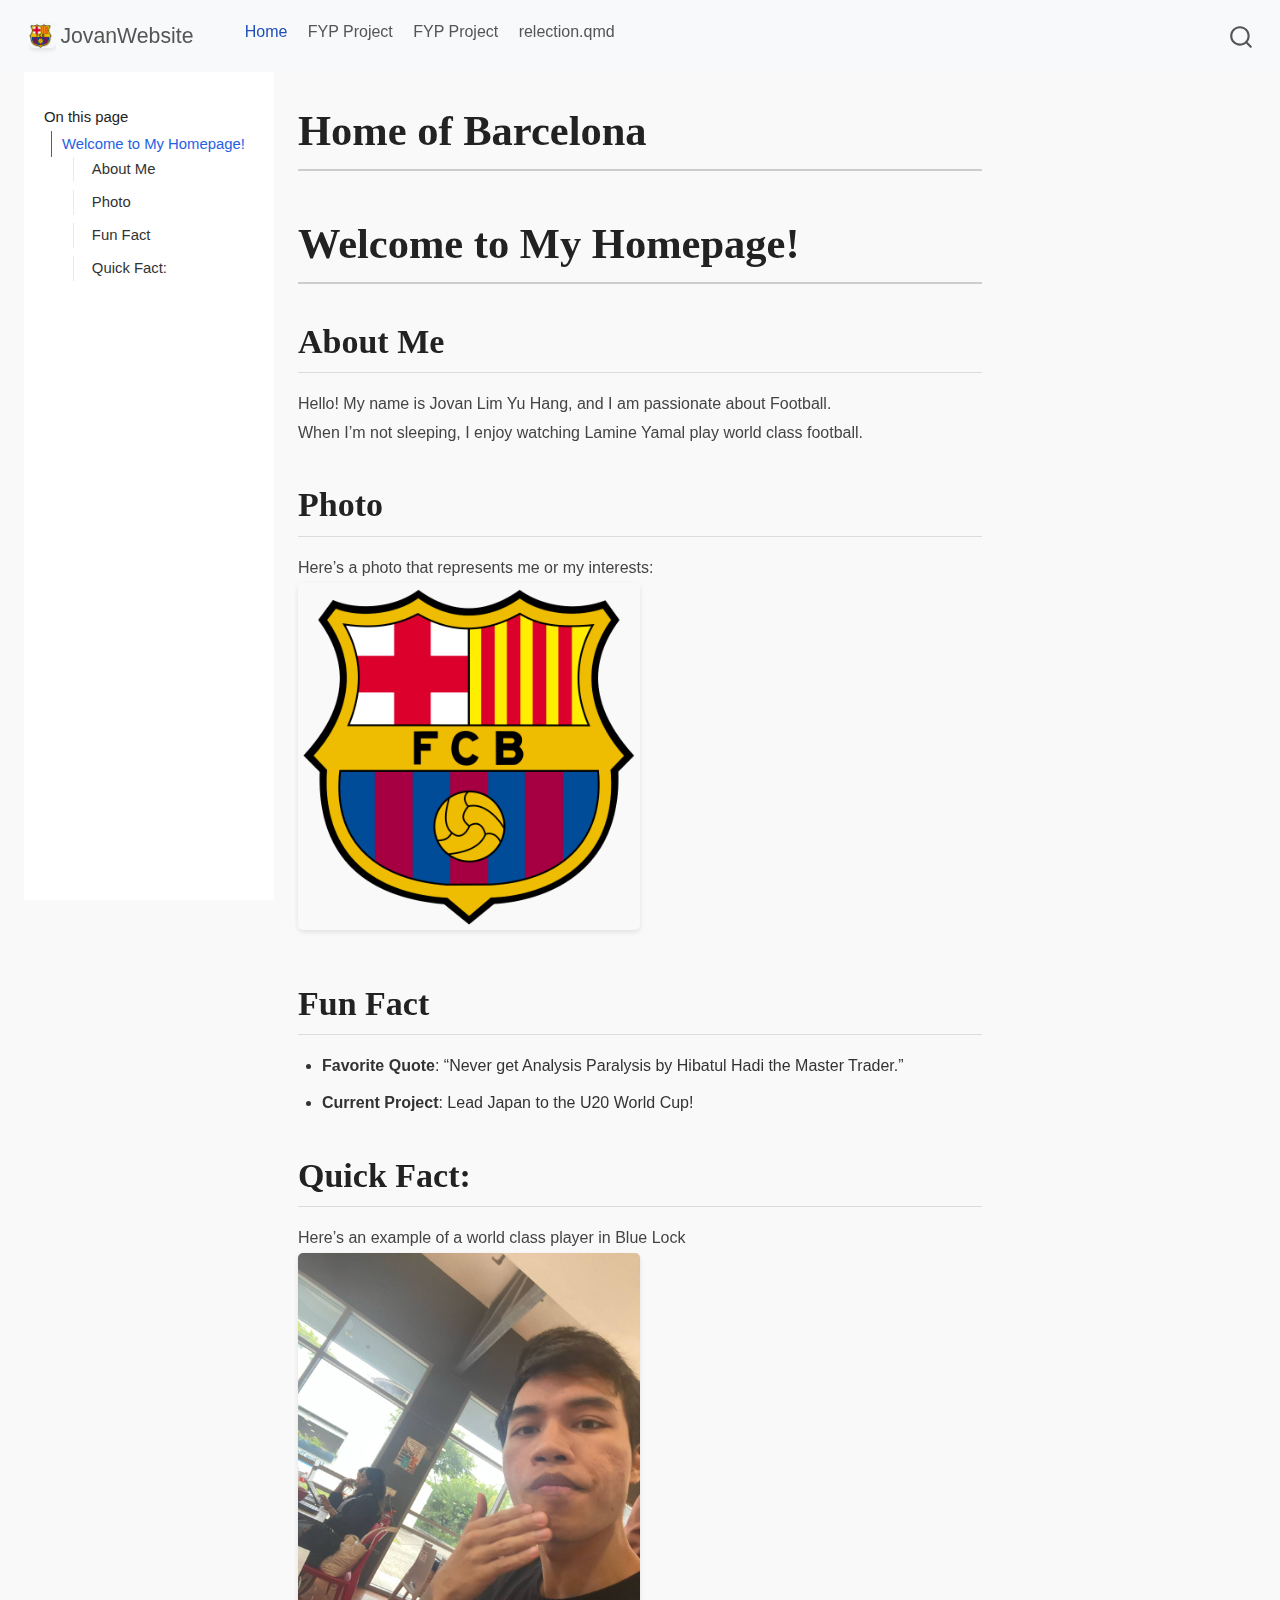
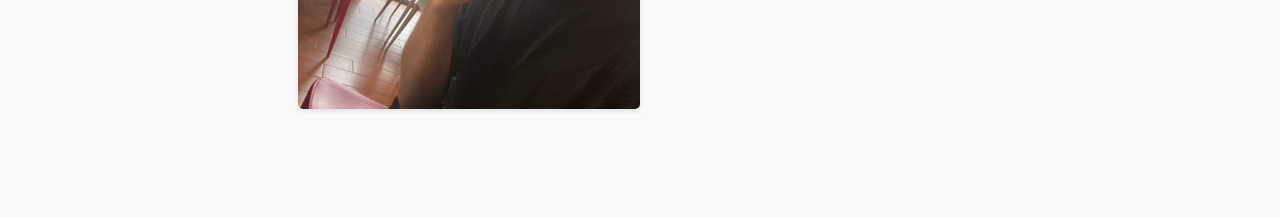
==== commit 902fbf60: "eqwe" ====
--- a/docs/index.html
+++ b/docs/index.html
@@ -7,7 +7,7 @@
 <meta name="viewport" content="width=device-width, initial-scale=1.0, user-scalable=yes">
 
 
-<title>Home of Barcelona – temp_website</title>
+<title>Home of Barcelona – JovanWebsite</title>
 <style>
 code{white-space: pre-wrap;}
 span.smallcaps{font-variant: small-caps;}
@@ -83,7 +83,7 @@
     <img src="./logo.png" alt="" class="navbar-logo">
     </a>
     <a class="navbar-brand" href="./index.html">
-    <span class="navbar-title">temp_website</span>
+    <span class="navbar-title">JovanWebsite</span>
     </a>
   </div>
             <div id="quarto-search" class="" title="Search"></div>
@@ -99,6 +99,15 @@
   <li class="nav-item">
     <a class="nav-link" href="./about.html"> 
 <span class="menu-text">FYP Project</span></a>
+  </li>  
+  <li class="nav-item">
+    <a class="nav-link" href="./travel_experience.html"> 
+<span class="menu-text">FYP Project</span></a>
+  </li>  
+  <li class="nav-item">
+    <span class="nav-link">
+<span class="menu-text">relection.qmd</span>
+    </span>
   </li>  
 </ul>
           </div> <!-- /navcollapse -->
--- a/docs/styles.css
+++ b/docs/styles.css
@@ -1,19 +1,133 @@
-/* css styles */
+/* Enhanced CSS Styles */
 
+/* General Body Styling */
 body {
-  font-family: Arial, sans-serif;
-  font-size: 16px;
+  font-family: 'Roboto', Arial, sans-serif; /* Modern, clean font */
+  font-size: 16px; /* Base font size for scaling */
+  line-height: 1.6; /* Improved readability */
+  color: #333; /* Dark gray for better contrast */
+  background-color: #f9f9f9; /* Light background for a clean look */
+  margin: 0;
+  padding: 0;
 }
 
+/* Paragraph Styling */
 p {
-  margin: 0;
+  margin: 0 0 1em; /* Spacing between paragraphs */
   padding: 0;
-  line-height: 1.2;
+  line-height: 1.8; /* Enhanced readability for longer text */
+  color: #444; /* Slightly lighter than body color for softer contrast */
 }
 
-h1,h2 {
-  font-size: 16pt;
+/* Headings Styling */
+h1, h2, h3, h4 {
+  font-family: 'Merriweather', serif; /* Serif font for a classic look in headings */
+  margin: 1em 0 0.5em; /* Spacing around headings */
+  line-height: 1.4; /* Better spacing in headings */
+  color: #222; /* Darker than body text for prominence */
 }
-h3,h4 {
-  font-size: 14pt;
-}+
+h1 {
+  font-size: 2.5rem; /* Larger size for main heading */
+  border-bottom: 2px solid #ccc; /* Underline for separation */
+  padding-bottom: 0.2em;
+}
+
+h2 {
+  font-size: 2rem;
+  border-bottom: 1px solid #ddd; /* Lighter underline */
+  padding-bottom: 0.2em;
+}
+
+h3 {
+  font-size: 1.75rem;
+  color: #444; /* Slightly softer for less hierarchy */
+}
+
+h4 {
+  font-size: 1.5rem;
+  font-weight: 600;
+  color: #555; /* Softer tone for sub-headings */
+}
+
+/* Links */
+a {
+  color: #007acc; /* Primary blue for links */
+  text-decoration: none;
+}
+
+a:hover {
+  color: #005a99; /* Darker blue on hover */
+  text-decoration: underline;
+}
+
+/* Lists */
+ul, ol {
+  margin: 0 0 1em 1.5em; /* Indented and spaced */
+  padding: 0;
+  line-height: 1.8; /* Readability for list items */
+}
+
+li {
+  margin-bottom: 0.5em; /* Spacing between items */
+}
+
+/* Images */
+img {
+  max-width: 100%; /* Responsive images */
+  height: auto;
+  border-radius: 5px; /* Soft corners for images */
+  box-shadow: 0 2px 5px rgba(0, 0, 0, 0.1); /* Subtle shadow for depth */
+}
+
+/* Code Blocks */
+pre, code {
+  font-family: 'Courier New', Courier, monospace;
+  font-size: 0.95rem;
+  background-color: #f4f4f4; /* Light gray background */
+  border: 1px solid #ddd; /* Subtle border */
+  border-radius: 5px;
+  padding: 0.5em;
+  color: #333;
+  overflow-x: auto;
+}
+
+/* Tables */
+table {
+  border-collapse: collapse;
+  width: 100%; /* Responsive width */
+  margin-bottom: 1em;
+  font-size: 0.95rem;
+}
+
+th, td {
+  border: 1px solid #ddd;
+  padding: 0.75em;
+  text-align: left;
+}
+
+th {
+  background-color: #f4f4f4; /* Light background for headers */
+  font-weight: bold;
+}
+
+tr:nth-child(even) {
+  background-color: #f9f9f9; /* Alternate row coloring */
+}
+
+/* Buttons */
+button {
+  font-family: 'Roboto', Arial, sans-serif;
+  font-size: 1rem;
+  padding: 0.5em 1em;
+  color: #fff;
+  background-color: #007acc;
+  border: none;
+  border-radius: 5px;
+  cursor: pointer;
+  transition: background-color 0.3s ease;
+}
+
+button:hover {
+  background-color: #005a99; /* Darker blue on hover */
+}
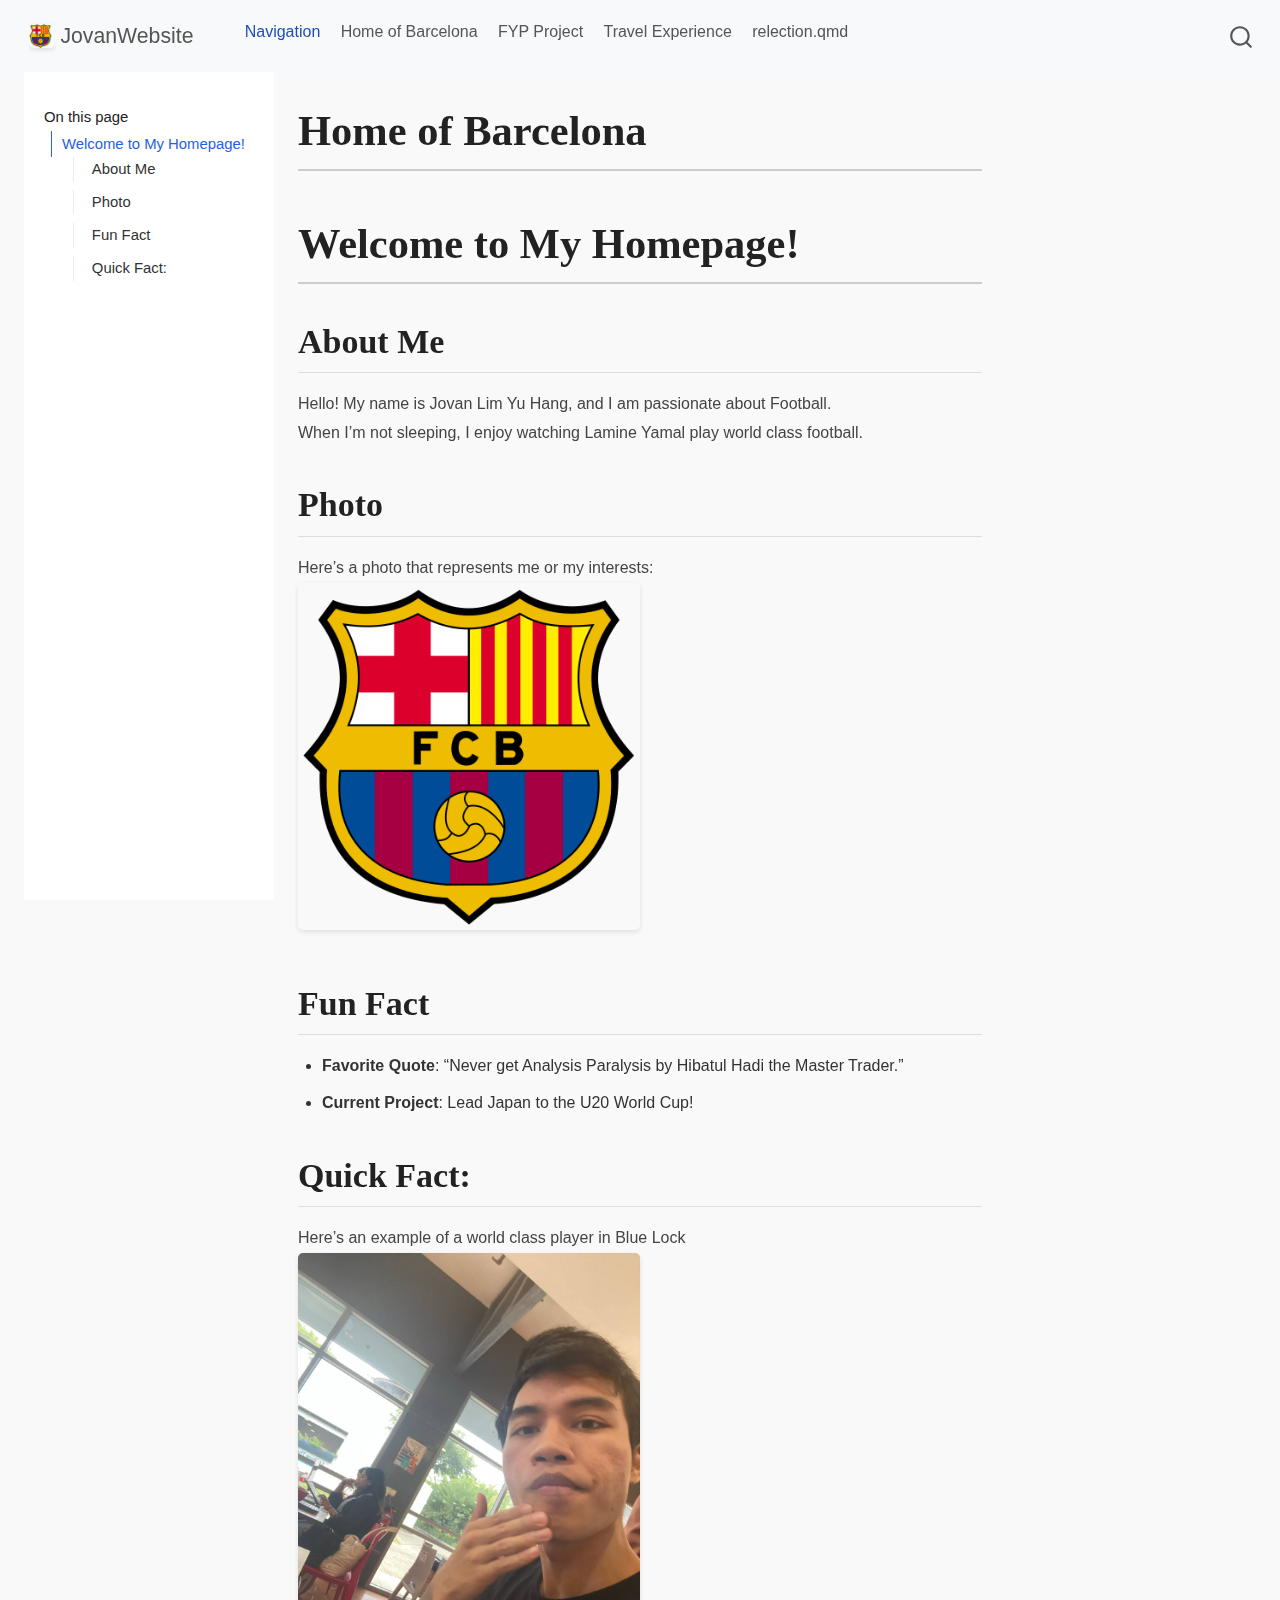
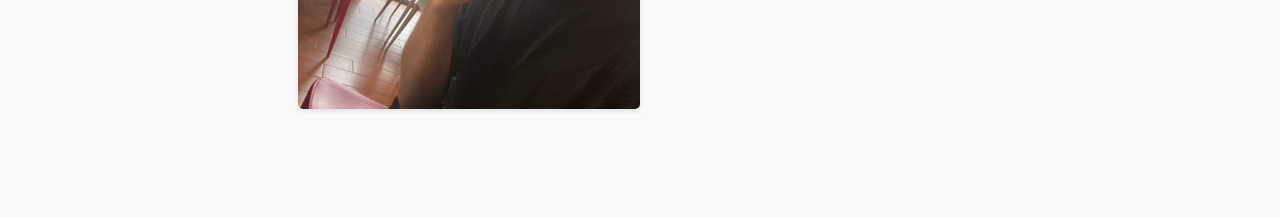
==== commit 4ee11abf: "eee" ====
--- a/docs/index.html
+++ b/docs/index.html
@@ -94,7 +94,11 @@
             <ul class="navbar-nav navbar-nav-scroll me-auto">
   <li class="nav-item">
     <a class="nav-link active" href="./index.html" aria-current="page"> 
-<span class="menu-text">Home</span></a>
+<span class="menu-text">Navigation</span></a>
+  </li>  
+  <li class="nav-item">
+    <a class="nav-link" href="./index.html"> 
+<span class="menu-text">Home of Barcelona</span></a>
   </li>  
   <li class="nav-item">
     <a class="nav-link" href="./about.html"> 
@@ -102,7 +106,7 @@
   </li>  
   <li class="nav-item">
     <a class="nav-link" href="./travel_experience.html"> 
-<span class="menu-text">FYP Project</span></a>
+<span class="menu-text">Travel Experience</span></a>
   </li>  
   <li class="nav-item">
     <span class="nav-link">
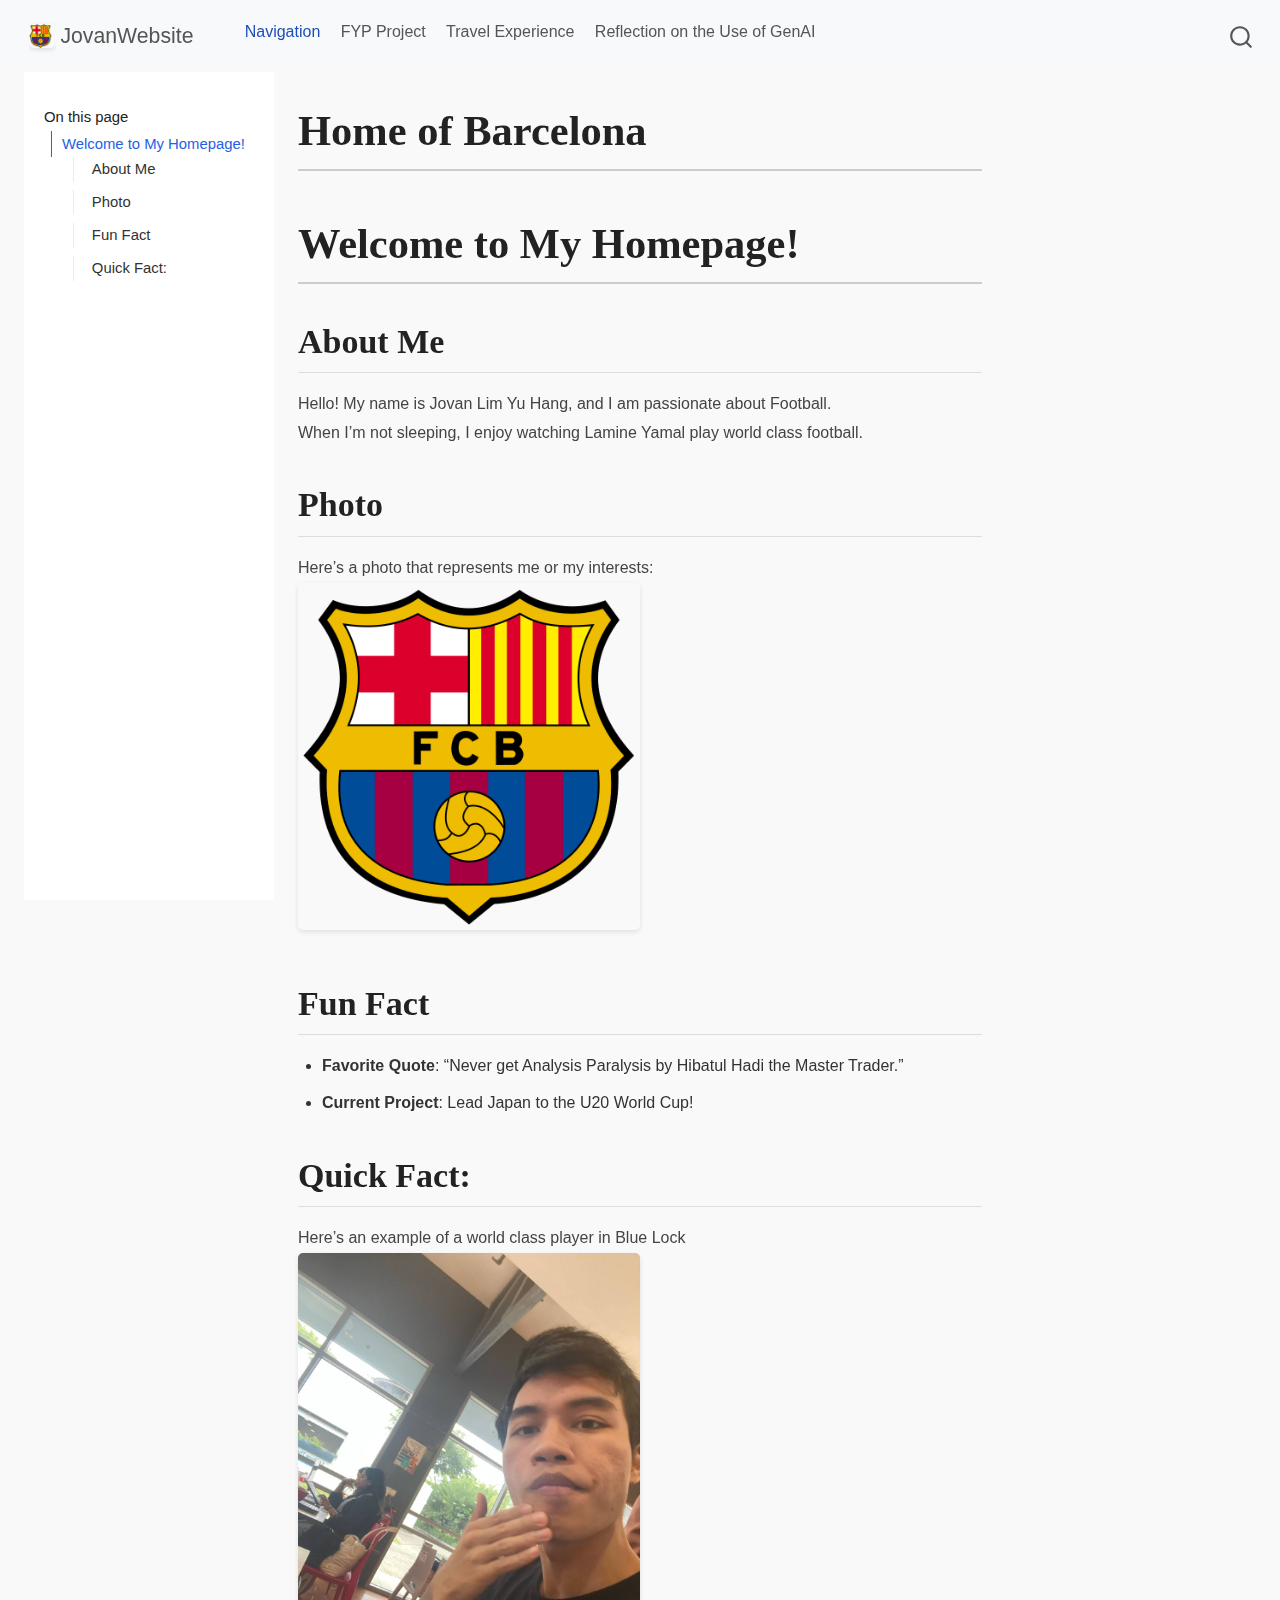
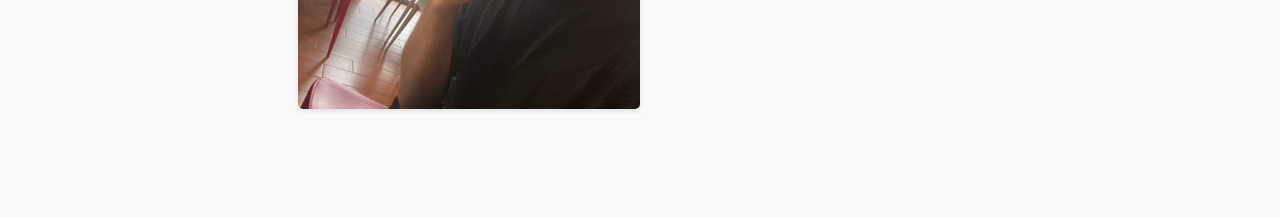
==== commit 8a968ea9: "d" ====
--- a/docs/index.html
+++ b/docs/index.html
@@ -97,10 +97,6 @@
 <span class="menu-text">Navigation</span></a>
   </li>  
   <li class="nav-item">
-    <a class="nav-link" href="./index.html"> 
-<span class="menu-text">Home of Barcelona</span></a>
-  </li>  
-  <li class="nav-item">
     <a class="nav-link" href="./about.html"> 
 <span class="menu-text">FYP Project</span></a>
   </li>  
@@ -109,9 +105,8 @@
 <span class="menu-text">Travel Experience</span></a>
   </li>  
   <li class="nav-item">
-    <span class="nav-link">
-<span class="menu-text">relection.qmd</span>
-    </span>
+    <a class="nav-link" href="./reflection.html"> 
+<span class="menu-text">Reflection on the Use of GenAI</span></a>
   </li>  
 </ul>
           </div> <!-- /navcollapse -->
